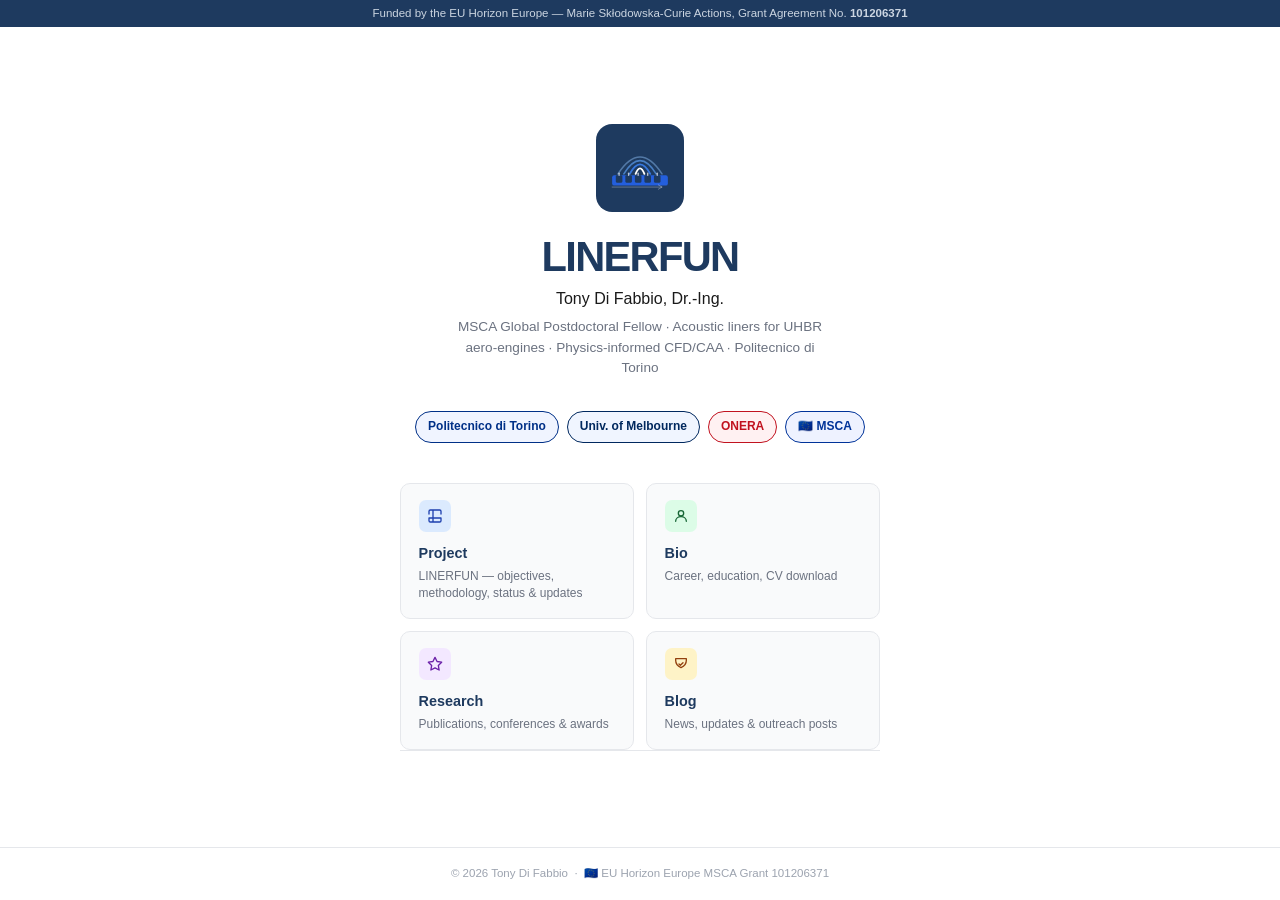
==== index.html @ 5a53f250 "Add full website: project status bar, bio rewrite, research with DOIs and awards" ====
<!DOCTYPE html>
<html lang="en">
<head>
  <meta charset="UTF-8">
  <meta name="viewport" content="width=device-width, initial-scale=1.0">
  <title>LINERFUN — Tony Di Fabbio</title>
  <meta name="description" content="LINERFUN — MSCA Global Fellowship by Tony Di Fabbio. Physics-informed acoustic liner research for UHBR aero-engines. Politecnico di Torino · University of Melbourne · ONERA.">
  <link rel="stylesheet" href="css/style.css">
</head>
<body class="landing-body">

<!-- EU Banner -->
<div class="eu-banner">
  Funded by the EU Horizon Europe — Marie Skłodowska-Curie Actions, Grant Agreement No. <strong>101206371</strong>
</div>

<!-- Centered splash -->
<main class="landing-main">
  <div class="splash">

    <!-- Logo -->
    <img src="img/logo.svg" alt="LINERFUN logo" class="splash-logo">

    <!-- Title -->
    <h1>LINERFUN</h1>
    <p class="splash-author">Tony Di Fabbio, Dr.-Ing.</p>
    <p class="splash-tagline">
      MSCA Global Postdoctoral Fellow · Acoustic liners for UHBR aero-engines ·
      Physics-informed CFD/CAA · Politecnico di Torino
    </p>

    <!-- Institution badges -->
    <div class="inst-row">

      <!-- POLITO -->
      <a href="https://www.polito.it" target="_blank" rel="noopener" class="inst-badge inst-polito">
        <img src="img/logo-polito.png" alt="" onerror="this.style.display='none'">
        Politecnico di Torino
      </a>

      <!-- UoM -->
      <a href="https://www.unimelb.edu.au" target="_blank" rel="noopener" class="inst-badge inst-uom">
        <img src="img/logo-uom.png" alt="" onerror="this.style.display='none'">
        Univ. of Melbourne
      </a>

      <!-- ONERA -->
      <a href="https://www.onera.fr" target="_blank" rel="noopener" class="inst-badge inst-onera">
        <img src="img/logo-onera.png" alt="" onerror="this.style.display='none'">
        ONERA
      </a>

      <!-- MSCA -->
      <a href="https://marie-sklodowska-curie-actions.ec.europa.eu" target="_blank" rel="noopener" class="inst-badge inst-msca">
        <img src="img/logo-msca.png" alt="" onerror="this.style.display='none'">
        🇪🇺 MSCA
      </a>

    </div>

    <!-- Navigation cards -->
    <nav class="nav-grid" aria-label="Site navigation">

      <a href="project.html" class="nav-card">
        <div class="nav-card-icon icon-project">
          <svg viewBox="0 0 24 24" fill="none" stroke="#1e40af" stroke-width="2" stroke-linecap="round" stroke-linejoin="round">
            <path d="M9 3H5a2 2 0 0 0-2 2v4m6-6h10a2 2 0 0 1 2 2v4M9 3v18m0 0h10a2 2 0 0 0 2-2v-4M9 21H5a2 2 0 0 1-2-2v-4m0 0h18"/>
          </svg>
        </div>
        <div class="nav-card-title">Project</div>
        <div class="nav-card-desc">LINERFUN — objectives, methodology, status &amp; updates</div>
      </a>

      <a href="about.html" class="nav-card">
        <div class="nav-card-icon icon-bio">
          <svg viewBox="0 0 24 24" fill="none" stroke="#166534" stroke-width="2" stroke-linecap="round" stroke-linejoin="round">
            <circle cx="12" cy="8" r="4"/><path d="M4 20c0-4 3.6-7 8-7s8 3 8 7"/>
          </svg>
        </div>
        <div class="nav-card-title">Bio</div>
        <div class="nav-card-desc">Career, education, CV download</div>
      </a>

      <a href="research.html" class="nav-card">
        <div class="nav-card-icon icon-research">
          <svg viewBox="0 0 24 24" fill="none" stroke="#6b21a8" stroke-width="2" stroke-linecap="round" stroke-linejoin="round">
            <path d="M12 2l3.09 6.26L22 9.27l-5 4.87 1.18 6.88L12 17.77l-6.18 3.25L7 14.14 2 9.27l6.91-1.01z"/>
          </svg>
        </div>
        <div class="nav-card-title">Research</div>
        <div class="nav-card-desc">Publications, conferences &amp; awards</div>
      </a>

      <a href="blog.html" class="nav-card">
        <div class="nav-card-icon icon-blog">
          <svg viewBox="0 0 24 24" fill="none" stroke="#92400e" stroke-width="2" stroke-linecap="round" stroke-linejoin="round">
            <path d="M4 4h16v2.5c0 5-3 9-8 11-5-2-8-6-8-11V4z"/><path d="M9 12l2 2 4-4"/>
          </svg>
        </div>
        <div class="nav-card-title">Blog</div>
        <div class="nav-card-desc">News, updates &amp; outreach posts</div>
      </a>

    </nav>
  </div>
</main>

<!-- Landing footer -->
<footer class="landing-footer">
  © <span id="footer-year"></span> Tony Di Fabbio &nbsp;·&nbsp; 🇪🇺 EU Horizon Europe MSCA Grant 101206371
</footer>

<script src="js/main.js"></script>
</body>
</html>
---- css/style.css ----
/* ============================================================
   Tony Di Fabbio — LINERFUN Website
   ============================================================ */

:root {
  --navy:      #1e3a5f;
  --blue:      #2563eb;
  --blue-lt:   #eff6ff;
  --text:      #1a1a1a;
  --muted:     #6b7280;
  --subtle:    #9ca3af;
  --border:    #e5e7eb;
  --bg:        #ffffff;
  --bg-soft:   #f9fafb;
  --radius:    8px;
  --col:       660px;
  --font:      -apple-system, BlinkMacSystemFont, "Segoe UI", Helvetica, Arial, sans-serif;
}

*, *::before, *::after { box-sizing: border-box; margin: 0; padding: 0; }
html { scroll-behavior: smooth; }

body {
  font-family: var(--font);
  color: var(--text);
  background: var(--bg);
  font-size: 16px;
  line-height: 1.7;
}

a { color: var(--blue); text-decoration: none; }
a:hover { text-decoration: underline; }

/* ---- EU Banner ---- */
.eu-banner {
  background: var(--navy);
  color: #cbd5e1;
  font-size: 0.72rem;
  text-align: center;
  padding: 5px 1rem;
  line-height: 1.5;
}
.eu-banner a { color: #93c5fd; }

/* ---- Column ---- */
.col {
  max-width: var(--col);
  margin: 0 auto;
  padding: 0 1.25rem;
}

/* ============================================================
   LANDING PAGE
   ============================================================ */

.landing-body {
  min-height: 100vh;
  display: flex;
  flex-direction: column;
  background: var(--bg);
}

.landing-main {
  flex: 1;
  display: flex;
  align-items: center;
  justify-content: center;
  padding: 3rem 1.5rem;
}

.splash {
  max-width: 480px;
  width: 100%;
  text-align: center;
}

/* Logo */
.splash-logo {
  width: 88px;
  height: 88px;
  margin: 0 auto 1.5rem;
  display: block;
}

/* Title */
.splash h1 {
  font-size: 2.6rem;
  font-weight: 800;
  letter-spacing: -0.04em;
  color: var(--navy);
  line-height: 1;
  margin-bottom: 0.5rem;
}

.splash-author {
  font-size: 1rem;
  color: var(--text);
  font-weight: 500;
  margin-bottom: 0.3rem;
}

.splash-tagline {
  font-size: 0.85rem;
  color: var(--muted);
  line-height: 1.5;
  max-width: 380px;
  margin: 0 auto 2rem;
}

/* Institution badges */
.inst-row {
  display: flex;
  justify-content: center;
  flex-wrap: wrap;
  gap: 0.5rem;
  margin-bottom: 2.5rem;
}

.inst-badge {
  display: inline-flex;
  align-items: center;
  gap: 0.4rem;
  font-size: 0.75rem;
  font-weight: 600;
  padding: 0.3rem 0.75rem;
  border-radius: 100px;
  border: 1.5px solid;
  transition: all 0.15s;
  cursor: default;
  text-decoration: none;
}
.inst-badge:hover { text-decoration: none; transform: translateY(-1px); }

/* Try to show logo image; fallback = hidden, badge still shows text */
.inst-badge img {
  height: 16px;
  width: auto;
  display: block;
}

.inst-polito  { color: #003087; border-color: #003087; background: #f0f4ff; }
.inst-polito:hover { background: #e0e8ff; }
.inst-uom     { color: #00285e; border-color: #00285e; background: #f0f5ff; }
.inst-uom:hover { background: #e0ecff; }
.inst-onera   { color: #c1121f; border-color: #c1121f; background: #fff1f2; }
.inst-onera:hover { background: #ffe4e6; }
.inst-msca    { color: #003399; border-color: #003399; background: #eef2ff; }
.inst-msca:hover { background: #e0e8ff; }

/* Nav grid */
.nav-grid {
  display: grid;
  grid-template-columns: repeat(2, 1fr);
  gap: 0.75rem;
}

.nav-card {
  display: flex;
  flex-direction: column;
  align-items: flex-start;
  padding: 1rem 1.1rem;
  background: var(--bg-soft);
  border: 1px solid var(--border);
  border-radius: 10px;
  text-align: left;
  transition: all 0.15s;
  text-decoration: none;
  color: var(--text);
}
.nav-card:hover {
  background: #fff;
  border-color: #9ca3af;
  box-shadow: 0 2px 8px rgba(0,0,0,0.07);
  transform: translateY(-1px);
  text-decoration: none;
  color: var(--text);
}

.nav-card-icon {
  width: 32px;
  height: 32px;
  border-radius: 7px;
  display: flex;
  align-items: center;
  justify-content: center;
  margin-bottom: 0.6rem;
}
.icon-project { background: #dbeafe; }
.icon-bio     { background: #dcfce7; }
.icon-research{ background: #f3e8ff; }
.icon-blog    { background: #fef3c7; }

.nav-card-icon svg { width: 16px; height: 16px; }

.nav-card-title {
  font-size: 0.9rem;
  font-weight: 700;
  color: var(--navy);
  margin-bottom: 0.15rem;
}
.nav-card-desc {
  font-size: 0.75rem;
  color: var(--muted);
  line-height: 1.4;
}

/* Landing footer */
.landing-footer {
  padding: 1rem;
  text-align: center;
  font-size: 0.72rem;
  color: var(--subtle);
  border-top: 1px solid var(--border);
}

/* ============================================================
   INNER PAGES
   ============================================================ */

/* Nav */
nav {
  border-bottom: 1px solid var(--border);
  position: sticky;
  top: 0;
  background: rgba(255,255,255,0.96);
  backdrop-filter: blur(8px);
  z-index: 100;
}
.nav-inner {
  max-width: var(--col);
  margin: 0 auto;
  padding: 0 1.25rem;
  height: 52px;
  display: flex;
  align-items: center;
  justify-content: space-between;
}
.nav-logo {
  display: flex;
  align-items: center;
  gap: 0.6rem;
  font-weight: 700;
  font-size: 0.9rem;
  color: var(--navy);
  letter-spacing: -0.01em;
}
.nav-logo:hover { text-decoration: none; }
.nav-logo img {
  width: 28px;
  height: 28px;
  border-radius: 6px;
}
.nav-links {
  display: flex;
  gap: 0.1rem;
  list-style: none;
}
.nav-links a {
  font-size: 0.83rem;
  color: var(--muted);
  padding: 0.3rem 0.6rem;
  border-radius: var(--radius);
  transition: all 0.12s;
}
.nav-links a:hover, .nav-links a.active {
  color: var(--navy);
  background: var(--bg-soft);
  text-decoration: none;
}

/* Page header */
.page-hero {
  padding: 2.5rem 0 2rem;
  border-bottom: 1px solid var(--border);
}
.page-hero h1 {
  font-size: 1.65rem;
  font-weight: 800;
  letter-spacing: -0.03em;
  margin-bottom: 0.3rem;
  color: var(--navy);
}
.page-hero p { color: var(--muted); font-size: 0.9rem; }

/* Section */
.section { padding: 2.25rem 0; border-bottom: 1px solid var(--border); }
.section:last-child { border-bottom: none; padding-bottom: 3rem; }
.section-title {
  font-size: 0.68rem;
  font-weight: 700;
  letter-spacing: 0.1em;
  text-transform: uppercase;
  color: var(--subtle);
  margin-bottom: 1.25rem;
}

/* ---- Bio hero row ---- */
.bio-hero {
  display: flex;
  gap: 1.25rem;
  align-items: flex-start;
  margin-bottom: 1.5rem;
}
.bio-photo {
  width: 72px;
  height: 72px;
  border-radius: 50%;
  object-fit: cover;
  flex-shrink: 0;
  border: 2px solid var(--border);
  background: var(--bg-soft);
  overflow: hidden;
  display: flex;
  align-items: center;
  justify-content: center;
  font-size: 1.8rem;
  color: var(--subtle);
}
.bio-hero-links {
  display: flex;
  flex-wrap: wrap;
  gap: 0.4rem;
  margin-top: 0.75rem;
}
.hero-link {
  display: inline-flex;
  align-items: center;
  gap: 0.3rem;
  font-size: 0.76rem;
  font-weight: 500;
  color: var(--muted);
  padding: 0.22rem 0.55rem;
  border: 1px solid var(--border);
  border-radius: 100px;
  transition: all 0.12s;
}
.hero-link:hover {
  color: var(--text);
  border-color: #9ca3af;
  background: var(--bg-soft);
  text-decoration: none;
}
.hero-link svg { width: 12px; height: 12px; flex-shrink: 0; }
.hero-link.cv { background: var(--blue); color: #fff; border-color: var(--blue); }
.hero-link.cv:hover { background: #1d4ed8; border-color: #1d4ed8; color: #fff; }

/* Timeline */
.tl { list-style: none; }
.tl-item {
  display: grid;
  grid-template-columns: 110px 1fr;
  gap: 1rem;
  padding: 0.75rem 0;
  border-bottom: 1px solid var(--border);
}
.tl-item:last-child { border-bottom: none; }
.tl-date { font-size: 0.75rem; color: var(--subtle); padding-top: 0.15rem; line-height: 1.4; }
.tl-body h3 { font-size: 0.92rem; font-weight: 600; margin-bottom: 0.15rem; color: var(--text); }
.tl-body p  { font-size: 0.83rem; color: #4b5563; margin: 0; }

/* Publications */
.pub { padding: 1rem 0; border-bottom: 1px solid var(--border); }
.pub:last-child { border-bottom: none; }
.pub-title   { font-size: 0.9rem; font-weight: 600; color: var(--text); line-height: 1.4; margin-bottom: 0.2rem; }
.pub-authors { font-size: 0.78rem; color: var(--muted); margin-bottom: 0.12rem; }
.pub-authors strong { color: var(--navy); font-weight: 600; }
.pub-venue   { font-size: 0.78rem; color: var(--subtle); font-style: italic; }
.pub-links   { margin-top: 0.35rem; display: flex; gap: 0.35rem; }
.pub-link {
  font-size: 0.7rem; font-weight: 600;
  padding: 0.12rem 0.45rem;
  border-radius: 4px;
  background: var(--bg-soft);
  color: var(--blue);
  border: 1px solid var(--border);
}
.pub-link:hover { background: var(--blue-lt); text-decoration: none; }

/* Tags */
.post-tag {
  font-size: 0.68rem; font-weight: 700;
  padding: 0.15rem 0.5rem;
  border-radius: 100px;
  letter-spacing: 0.03em;
}
.tag-msca    { background: #dbeafe; color: #1e40af; }
.tag-paper   { background: #dcfce7; color: #166534; }
.tag-news    { background: #fef3c7; color: #92400e; }
.tag-talk    { background: #f3e8ff; color: #6b21a8; }
.tag-pinned  { background: var(--navy); color: #fff; }

/* Blog feed */
.post { padding: 1.5rem 0; border-bottom: 1px solid var(--border); }
.post:last-child { border-bottom: none; }
.post-meta { display: flex; align-items: center; gap: 0.5rem; margin-bottom: 0.35rem; flex-wrap: wrap; }
.post-date { font-size: 0.75rem; color: var(--subtle); }
.post h2 { font-size: 1rem; font-weight: 700; color: var(--text); line-height: 1.35; margin-bottom: 0.4rem; letter-spacing: -0.01em; }
.post h2 a { color: var(--text); }
.post h2 a:hover { color: var(--blue); text-decoration: none; }
.post-body { font-size: 0.88rem; color: #4b5563; line-height: 1.65; }
.post-body p { margin-bottom: 0.5rem; }
.post-body p:last-child { margin-bottom: 0; }
.post-read-more { display: inline-block; margin-top: 0.6rem; font-size: 0.8rem; font-weight: 600; color: var(--blue); }
.post.pinned { padding: 1.25rem; background: var(--blue-lt); border: 1px solid #bfdbfe; border-radius: var(--radius); margin-bottom: 0.5rem; }
.post.pinned h2 a { color: var(--navy); }

/* Skills chips */
.chips { display: flex; flex-wrap: wrap; gap: 0.35rem; }
.chip { font-size: 0.76rem; padding: 0.18rem 0.55rem; background: var(--bg-soft); border: 1px solid var(--border); border-radius: 100px; color: #374151; }

/* Awards */
.award-list { list-style: none; }
.award-list li { font-size: 0.86rem; color: #374151; padding: 0.45rem 0; border-bottom: 1px solid var(--border); display: flex; justify-content: space-between; align-items: baseline; gap: 1rem; }
.award-list li:last-child { border-bottom: none; }
.award-amount { font-size: 0.76rem; color: var(--subtle); white-space: nowrap; flex-shrink: 0; }

/* Footer */
footer {
  border-top: 1px solid var(--border);
  padding: 1.25rem 0;
}
.footer-inner {
  max-width: var(--col);
  margin: 0 auto;
  padding: 0 1.25rem;
  display: flex;
  justify-content: space-between;
  align-items: center;
  flex-wrap: wrap;
  gap: 0.5rem;
}
.footer-copy { font-size: 0.76rem; color: var(--subtle); }
.footer-eu   { font-size: 0.7rem;  color: var(--subtle); }

/* ---- Responsive ---- */
@media (max-width: 520px) {
  .nav-grid { grid-template-columns: 1fr; }
  .splash h1 { font-size: 2rem; }
  .tl-item { grid-template-columns: 1fr; gap: 0.15rem; }
  .bio-hero { flex-direction: column; }
  .footer-inner { flex-direction: column; align-items: flex-start; }
}
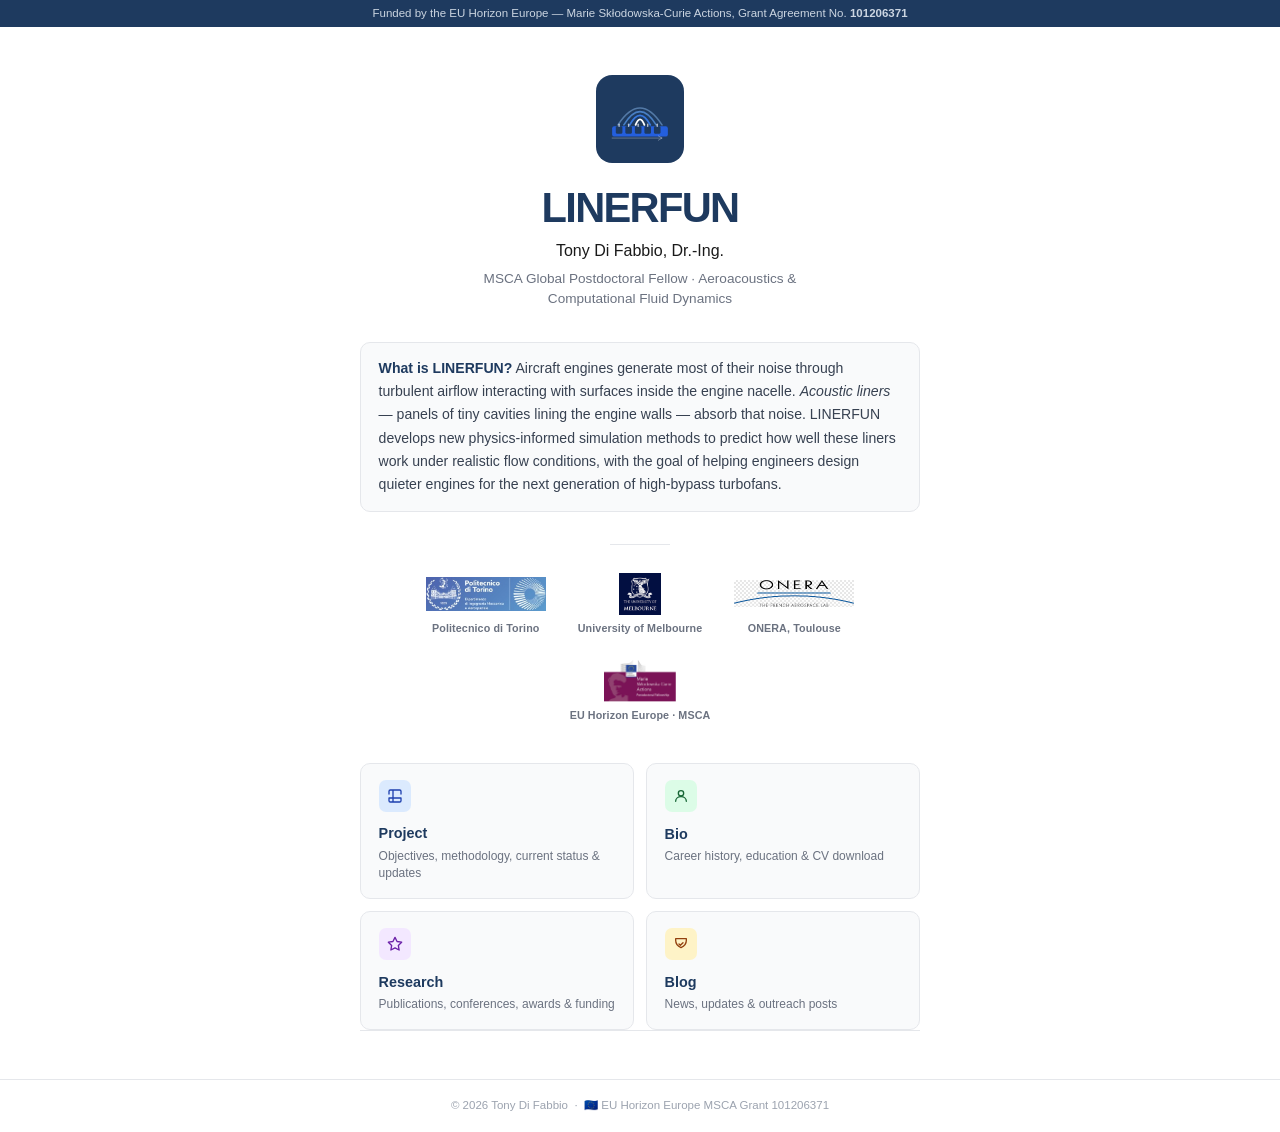
==== commit c82d9fa2: "Add MSCA logo; all four institution logos now images" ====
--- a/index.html
+++ b/index.html
@@ -4,8 +4,91 @@
   <meta charset="UTF-8">
   <meta name="viewport" content="width=device-width, initial-scale=1.0">
   <title>LINERFUN — Tony Di Fabbio</title>
-  <meta name="description" content="LINERFUN — MSCA Global Fellowship by Tony Di Fabbio. Physics-informed acoustic liner research for UHBR aero-engines. Politecnico di Torino · University of Melbourne · ONERA.">
+  <meta name="description" content="LINERFUN — MSCA Global Fellowship by Tony Di Fabbio. Physics-informed acoustic liner research for next-generation aircraft engines. Politecnico di Torino · University of Melbourne · ONERA.">
   <link rel="stylesheet" href="css/style.css">
+  <style>
+    /* ── Landing-only overrides ── */
+    .splash { max-width: 560px; }
+
+    /* Project description box */
+    .splash-desc {
+      font-size: .88rem;
+      color: #374151;
+      line-height: 1.65;
+      background: var(--bg-soft);
+      border: 1px solid var(--border);
+      border-radius: 10px;
+      padding: .9rem 1.1rem;
+      margin: 0 auto 2rem;
+      text-align: left;
+    }
+    .splash-desc strong { color: var(--navy); }
+
+    /* Institution logo strip */
+    .inst-logos {
+      display: flex;
+      justify-content: center;
+      align-items: flex-end;
+      flex-wrap: wrap;
+      gap: 1.5rem 2rem;
+      margin-bottom: 2.5rem;
+    }
+    .inst-logo-link {
+      display: flex;
+      flex-direction: column;
+      align-items: center;
+      gap: .45rem;
+      text-decoration: none;
+      transition: opacity .15s, transform .15s;
+    }
+    .inst-logo-link:hover { opacity: .8; transform: translateY(-2px); text-decoration: none; }
+    .inst-logo-link img {
+      height: 42px;
+      width: auto;
+      max-width: 120px;
+      object-fit: contain;
+      filter: grayscale(10%);
+    }
+    .inst-logo-link span {
+      font-size: .67rem;
+      font-weight: 600;
+      color: var(--muted);
+      text-align: center;
+      letter-spacing: .01em;
+      line-height: 1.3;
+    }
+    .inst-msca-badge {
+      display: flex;
+      flex-direction: column;
+      align-items: center;
+      gap: .45rem;
+    }
+    .inst-msca-pill {
+      font-size: .78rem;
+      font-weight: 700;
+      color: #003399;
+      background: #eef2ff;
+      border: 1.5px solid #a5b4fc;
+      border-radius: 8px;
+      padding: .3rem .7rem;
+      letter-spacing: .02em;
+      white-space: nowrap;
+    }
+    .inst-msca-badge span:last-child {
+      font-size: .67rem;
+      font-weight: 600;
+      color: var(--muted);
+      text-align: center;
+    }
+
+    /* Divider */
+    .splash-divider {
+      border: none;
+      border-top: 1px solid var(--border);
+      margin: 1.75rem auto;
+      width: 60px;
+    }
+  </style>
 </head>
 <body class="landing-body">
 
@@ -18,42 +101,40 @@
 <main class="landing-main">
   <div class="splash">
 
-    <!-- Logo -->
+    <!-- Logo + title -->
     <img src="img/logo.svg" alt="LINERFUN logo" class="splash-logo">
-
-    <!-- Title -->
     <h1>LINERFUN</h1>
     <p class="splash-author">Tony Di Fabbio, Dr.-Ing.</p>
-    <p class="splash-tagline">
-      MSCA Global Postdoctoral Fellow · Acoustic liners for UHBR aero-engines ·
-      Physics-informed CFD/CAA · Politecnico di Torino
-    </p>
+    <p class="splash-tagline">MSCA Global Postdoctoral Fellow · Aeroacoustics &amp; Computational Fluid Dynamics</p>
 
-    <!-- Institution badges -->
-    <div class="inst-row">
+    <!-- One-paragraph project description -->
+    <div class="splash-desc">
+      <strong>What is LINERFUN?</strong> Aircraft engines generate most of their noise through turbulent airflow interacting with surfaces inside the engine nacelle. <em>Acoustic liners</em> — panels of tiny cavities lining the engine walls — absorb that noise. LINERFUN develops new physics-informed simulation methods to predict how well these liners work under realistic flow conditions, with the goal of helping engineers design quieter engines for the next generation of high-bypass turbofans.
+    </div>
 
-      <!-- POLITO -->
-      <a href="https://www.polito.it" target="_blank" rel="noopener" class="inst-badge inst-polito">
-        <img src="img/logo-polito.png" alt="" onerror="this.style.display='none'">
-        Politecnico di Torino
+    <hr class="splash-divider">
+
+    <!-- Institution logos (real images) -->
+    <div class="inst-logos">
+
+      <a href="https://www.dimeas.polito.it/" target="_blank" rel="noopener" class="inst-logo-link" title="Politecnico di Torino — DIMEAS (Italy)">
+        <img src="img/logoDIMEAS.jpg" alt="Politecnico di Torino — DIMEAS">
+        <span>Politecnico di Torino</span>
       </a>
 
-      <!-- UoM -->
-      <a href="https://www.unimelb.edu.au" target="_blank" rel="noopener" class="inst-badge inst-uom">
-        <img src="img/logo-uom.png" alt="" onerror="this.style.display='none'">
-        Univ. of Melbourne
+      <a href="https://energy.unimelb.edu.au/" target="_blank" rel="noopener" class="inst-logo-link" title="University of Melbourne — Energy Institute (Australia)">
+        <img src="img/logoUOM.png" alt="University of Melbourne">
+        <span>University of Melbourne</span>
       </a>
 
-      <!-- ONERA -->
-      <a href="https://www.onera.fr" target="_blank" rel="noopener" class="inst-badge inst-onera">
-        <img src="img/logo-onera.png" alt="" onerror="this.style.display='none'">
-        ONERA
+      <a href="https://www.onera.fr/en" target="_blank" rel="noopener" class="inst-logo-link" title="ONERA — The French Aerospace Lab (France)">
+        <img src="img/logoONERA.png" alt="ONERA">
+        <span>ONERA, Toulouse</span>
       </a>
 
-      <!-- MSCA -->
-      <a href="https://marie-sklodowska-curie-actions.ec.europa.eu" target="_blank" rel="noopener" class="inst-badge inst-msca">
-        <img src="img/logo-msca.png" alt="" onerror="this.style.display='none'">
-        🇪🇺 MSCA
+      <a href="https://marie-sklodowska-curie-actions.ec.europa.eu" target="_blank" rel="noopener" class="inst-logo-link" title="Marie Skłodowska-Curie Actions — EU Horizon Europe">
+        <img src="img/logoMSCA.png" alt="Marie Skłodowska-Curie Actions">
+        <span>EU Horizon Europe · MSCA</span>
       </a>
 
     </div>
@@ -68,7 +149,7 @@
           </svg>
         </div>
         <div class="nav-card-title">Project</div>
-        <div class="nav-card-desc">LINERFUN — objectives, methodology, status &amp; updates</div>
+        <div class="nav-card-desc">Objectives, methodology, current status &amp; updates</div>
       </a>
 
       <a href="about.html" class="nav-card">
@@ -78,7 +159,7 @@
           </svg>
         </div>
         <div class="nav-card-title">Bio</div>
-        <div class="nav-card-desc">Career, education, CV download</div>
+        <div class="nav-card-desc">Career history, education &amp; CV download</div>
       </a>
 
       <a href="research.html" class="nav-card">
@@ -88,7 +169,7 @@
           </svg>
         </div>
         <div class="nav-card-title">Research</div>
-        <div class="nav-card-desc">Publications, conferences &amp; awards</div>
+        <div class="nav-card-desc">Publications, conferences, awards &amp; funding</div>
       </a>
 
       <a href="blog.html" class="nav-card">
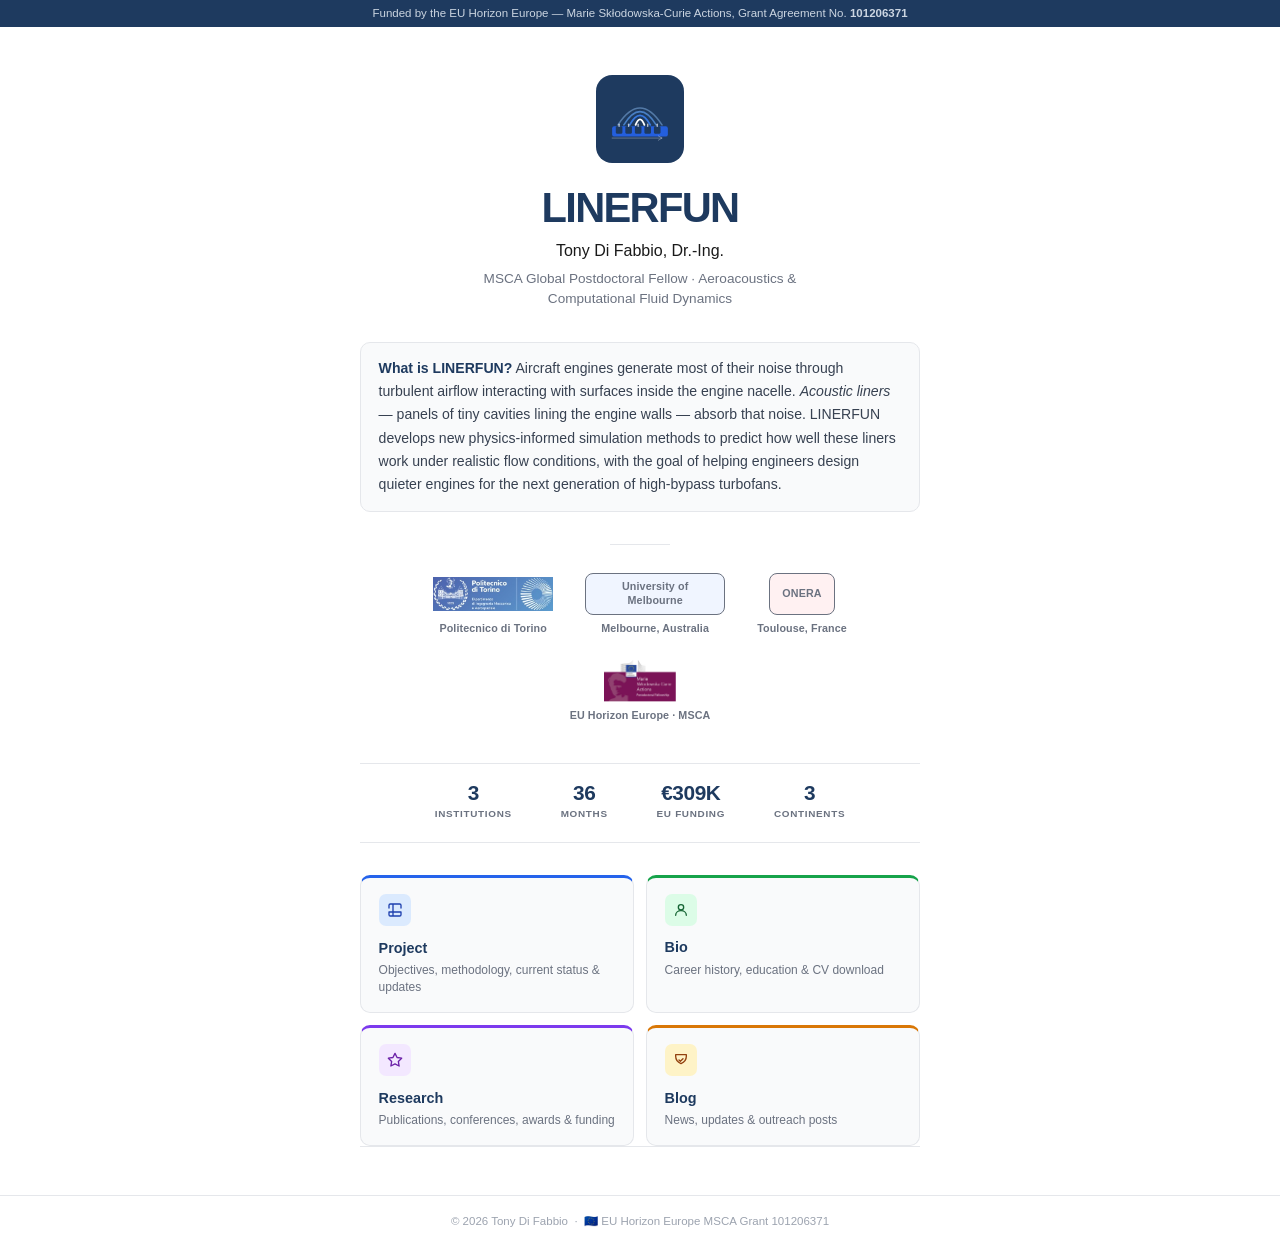
==== commit 78b5d13f: "SEO overhaul, logo policy, mobile nav and site-wide fixes - Name-first titles, meta descriptions, ca" ====
--- a/index.html
+++ b/index.html
@@ -3,8 +3,72 @@
 <head>
   <meta charset="UTF-8">
   <meta name="viewport" content="width=device-width, initial-scale=1.0">
-  <title>LINERFUN — Tony Di Fabbio</title>
-  <meta name="description" content="LINERFUN — MSCA Global Fellowship by Tony Di Fabbio. Physics-informed acoustic liner research for next-generation aircraft engines. Politecnico di Torino · University of Melbourne · ONERA.">
+  <title>Tony Di Fabbio — Aeroacoustics &amp; CFD Researcher | LINERFUN</title>
+  <meta name="description" content="Official website of Tony Di Fabbio, aerospace engineer and Marie Skłodowska-Curie Global Fellow. LINERFUN develops physics-informed simulations for quieter aircraft engines.">
+  <meta name="author" content="Tony Di Fabbio">
+  <meta name="theme-color" content="#1e3a5f">
+  <link rel="canonical" href="https://difabbiot.github.io/">
+  <link rel="icon" type="image/svg+xml" href="img/logo.svg">
+
+  <!-- Open Graph / Twitter -->
+  <meta property="og:type" content="website">
+  <meta property="og:site_name" content="Tony Di Fabbio — LINERFUN">
+  <meta property="og:title" content="Tony Di Fabbio — Aeroacoustics &amp; CFD Researcher | LINERFUN">
+  <meta property="og:description" content="Aerospace engineer and MSCA Global Fellow. LINERFUN develops physics-informed simulations for quieter aircraft engines.">
+  <meta property="og:url" content="https://difabbiot.github.io/">
+  <meta property="og:image" content="https://difabbiot.github.io/img/tony.jpg">
+  <meta name="twitter:card" content="summary">
+  <meta name="twitter:creator" content="@tdf_95">
+
+  <!-- Structured data: who I am + this website -->
+  <script type="application/ld+json">
+  {
+    "@context": "https://schema.org",
+    "@graph": [
+      {
+        "@type": "Person",
+        "@id": "https://difabbiot.github.io/#person",
+        "name": "Tony Di Fabbio",
+        "givenName": "Tony",
+        "familyName": "Di Fabbio",
+        "honorificSuffix": "Dr.-Ing.",
+        "jobTitle": "Marie Skłodowska-Curie Global Postdoctoral Fellow",
+        "description": "Aerospace engineer and researcher in aeroacoustics, computational fluid dynamics and machine learning for turbulence modelling.",
+        "url": "https://difabbiot.github.io/",
+        "image": "https://difabbiot.github.io/img/tony.jpg",
+        "email": "mailto:tony.difabbio@polito.it",
+        "worksFor": {
+          "@type": "CollegeOrUniversity",
+          "name": "Politecnico di Torino",
+          "url": "https://www.polito.it/"
+        },
+        "alumniOf": [
+          { "@type": "CollegeOrUniversity", "name": "Universität der Bundeswehr München" },
+          { "@type": "CollegeOrUniversity", "name": "Politecnico di Torino" }
+        ],
+        "knowsAbout": ["Aeroacoustics", "Computational Fluid Dynamics", "Acoustic liners", "Turbulence modelling", "Machine learning", "Aerospace engineering"],
+        "sameAs": [
+          "https://orcid.org/0000-0002-7078-3739",
+          "https://scholar.google.com/citations?user=FGbgU2UAAAAJ",
+          "https://www.linkedin.com/in/tony-di-fabbio/",
+          "https://www.researchgate.net/profile/Tony-Di-Fabbio-3",
+          "https://x.com/tdf_95",
+          "https://www.youtube.com/@tonydifabbio2756"
+        ]
+      },
+      {
+        "@type": "WebSite",
+        "@id": "https://difabbiot.github.io/#website",
+        "url": "https://difabbiot.github.io/",
+        "name": "Tony Di Fabbio — LINERFUN",
+        "description": "Personal academic website of Tony Di Fabbio and dissemination hub of the LINERFUN MSCA project (Grant 101206371).",
+        "publisher": { "@id": "https://difabbiot.github.io/#person" },
+        "inLanguage": "en"
+      }
+    ]
+  }
+  </script>
+
   <link rel="stylesheet" href="css/style.css">
   <style>
     /* ── Landing-only overrides ── */
@@ -57,27 +121,20 @@
       letter-spacing: .01em;
       line-height: 1.3;
     }
-    .inst-msca-badge {
+    /* Text wordmarks for partners whose logos we cannot display */
+    .inst-wordmark {
       display: flex;
-      flex-direction: column;
       align-items: center;
-      gap: .45rem;
-    }
-    .inst-msca-pill {
-      font-size: .78rem;
+      justify-content: center;
+      height: 42px;
+      max-width: 140px;
+      padding: 0 .75rem;
+      border: 1.5px solid;
+      border-radius: 8px;
+      font-size: .74rem;
       font-weight: 700;
-      color: #003399;
-      background: #eef2ff;
-      border: 1.5px solid #a5b4fc;
-      border-radius: 8px;
-      padding: .3rem .7rem;
-      letter-spacing: .02em;
-      white-space: nowrap;
-    }
-    .inst-msca-badge span:last-child {
-      font-size: .67rem;
-      font-weight: 600;
-      color: var(--muted);
+      line-height: 1.25;
+      letter-spacing: .01em;
       text-align: center;
     }
 
@@ -92,19 +149,21 @@
 </head>
 <body class="landing-body">
 
+<a class="skip-link" href="#main">Skip to content</a>
+
 <!-- EU Banner -->
 <div class="eu-banner">
   Funded by the EU Horizon Europe — Marie Skłodowska-Curie Actions, Grant Agreement No. <strong>101206371</strong>
 </div>
 
 <!-- Centered splash -->
-<main class="landing-main">
+<main class="landing-main" id="main">
   <div class="splash">
 
     <!-- Logo + title -->
-    <img src="img/logo.svg" alt="LINERFUN logo" class="splash-logo">
+    <img src="img/logo.svg" alt="LINERFUN logo" class="splash-logo" width="88" height="88">
     <h1>LINERFUN</h1>
-    <p class="splash-author">Tony Di Fabbio, Dr.-Ing.</p>
+    <h2 class="splash-author">Tony Di Fabbio, Dr.-Ing.</h2>
     <p class="splash-tagline">MSCA Global Postdoctoral Fellow · Aeroacoustics &amp; Computational Fluid Dynamics</p>
 
     <!-- One-paragraph project description -->
@@ -114,35 +173,56 @@
 
     <hr class="splash-divider">
 
-    <!-- Institution logos (real images) -->
+    <!-- Host institutions — only MSCA and DIMEAS logos may be displayed;
+         UoM and ONERA are shown as text wordmarks (no logo permission) -->
     <div class="inst-logos">
 
-      <a href="https://www.dimeas.polito.it/" target="_blank" rel="noopener" class="inst-logo-link" title="Politecnico di Torino — DIMEAS (Italy)">
-        <img src="img/logoDIMEAS.jpg" alt="Politecnico di Torino — DIMEAS">
+      <a href="https://www.dimeas.polito.it/" target="_blank" rel="noopener" class="inst-logo-link" title="DIMEAS — Politecnico di Torino (Italy)">
+        <img src="img/logoDIMEAS.jpg" alt="DIMEAS — Politecnico di Torino" loading="lazy">
         <span>Politecnico di Torino</span>
       </a>
 
-      <a href="https://energy.unimelb.edu.au/" target="_blank" rel="noopener" class="inst-logo-link" title="University of Melbourne — Energy Institute (Australia)">
-        <img src="img/logoUOM.png" alt="University of Melbourne">
-        <span>University of Melbourne</span>
+      <a href="https://energy.unimelb.edu.au/" target="_blank" rel="noopener" class="inst-logo-link" title="University of Melbourne (Australia)">
+        <span class="inst-wordmark inst-uom">University of Melbourne</span>
+        <span>Melbourne, Australia</span>
       </a>
 
       <a href="https://www.onera.fr/en" target="_blank" rel="noopener" class="inst-logo-link" title="ONERA — The French Aerospace Lab (France)">
-        <img src="img/logoONERA.png" alt="ONERA">
-        <span>ONERA, Toulouse</span>
+        <span class="inst-wordmark inst-onera">ONERA</span>
+        <span>Toulouse, France</span>
       </a>
 
       <a href="https://marie-sklodowska-curie-actions.ec.europa.eu" target="_blank" rel="noopener" class="inst-logo-link" title="Marie Skłodowska-Curie Actions — EU Horizon Europe">
-        <img src="img/logoMSCA.png" alt="Marie Skłodowska-Curie Actions">
+        <img src="img/logoMSCA.png" alt="Marie Skłodowska-Curie Actions" loading="lazy">
         <span>EU Horizon Europe · MSCA</span>
       </a>
 
+    </div>
+
+    <!-- Key stats strip -->
+    <div class="splash-stats">
+      <div class="splash-stat">
+        <span class="splash-stat-num">3</span>
+        <span class="splash-stat-label">Institutions</span>
+      </div>
+      <div class="splash-stat">
+        <span class="splash-stat-num">36</span>
+        <span class="splash-stat-label">Months</span>
+      </div>
+      <div class="splash-stat">
+        <span class="splash-stat-num">€309K</span>
+        <span class="splash-stat-label">EU Funding</span>
+      </div>
+      <div class="splash-stat">
+        <span class="splash-stat-num">3</span>
+        <span class="splash-stat-label">Continents</span>
+      </div>
     </div>
 
     <!-- Navigation cards -->
     <nav class="nav-grid" aria-label="Site navigation">
 
-      <a href="project.html" class="nav-card">
+      <a href="project.html" class="nav-card card-project">
         <div class="nav-card-icon icon-project">
           <svg viewBox="0 0 24 24" fill="none" stroke="#1e40af" stroke-width="2" stroke-linecap="round" stroke-linejoin="round">
             <path d="M9 3H5a2 2 0 0 0-2 2v4m6-6h10a2 2 0 0 1 2 2v4M9 3v18m0 0h10a2 2 0 0 0 2-2v-4M9 21H5a2 2 0 0 1-2-2v-4m0 0h18"/>
@@ -152,7 +232,7 @@
         <div class="nav-card-desc">Objectives, methodology, current status &amp; updates</div>
       </a>
 
-      <a href="about.html" class="nav-card">
+      <a href="about.html" class="nav-card card-bio">
         <div class="nav-card-icon icon-bio">
           <svg viewBox="0 0 24 24" fill="none" stroke="#166534" stroke-width="2" stroke-linecap="round" stroke-linejoin="round">
             <circle cx="12" cy="8" r="4"/><path d="M4 20c0-4 3.6-7 8-7s8 3 8 7"/>
@@ -162,7 +242,7 @@
         <div class="nav-card-desc">Career history, education &amp; CV download</div>
       </a>
 
-      <a href="research.html" class="nav-card">
+      <a href="research.html" class="nav-card card-research">
         <div class="nav-card-icon icon-research">
           <svg viewBox="0 0 24 24" fill="none" stroke="#6b21a8" stroke-width="2" stroke-linecap="round" stroke-linejoin="round">
             <path d="M12 2l3.09 6.26L22 9.27l-5 4.87 1.18 6.88L12 17.77l-6.18 3.25L7 14.14 2 9.27l6.91-1.01z"/>
@@ -172,7 +252,7 @@
         <div class="nav-card-desc">Publications, conferences, awards &amp; funding</div>
       </a>
 
-      <a href="blog.html" class="nav-card">
+      <a href="blog.html" class="nav-card card-blog">
         <div class="nav-card-icon icon-blog">
           <svg viewBox="0 0 24 24" fill="none" stroke="#92400e" stroke-width="2" stroke-linecap="round" stroke-linejoin="round">
             <path d="M4 4h16v2.5c0 5-3 9-8 11-5-2-8-6-8-11V4z"/><path d="M9 12l2 2 4-4"/>
--- a/css/style.css
+++ b/css/style.css
@@ -107,45 +107,11 @@
   margin: 0 auto 2rem;
 }
 
-/* Institution badges */
-.inst-row {
-  display: flex;
-  justify-content: center;
-  flex-wrap: wrap;
-  gap: 0.5rem;
-  margin-bottom: 2.5rem;
-}
-
-.inst-badge {
-  display: inline-flex;
-  align-items: center;
-  gap: 0.4rem;
-  font-size: 0.75rem;
-  font-weight: 600;
-  padding: 0.3rem 0.75rem;
-  border-radius: 100px;
-  border: 1.5px solid;
-  transition: all 0.15s;
-  cursor: default;
-  text-decoration: none;
-}
-.inst-badge:hover { text-decoration: none; transform: translateY(-1px); }
-
-/* Try to show logo image; fallback = hidden, badge still shows text */
-.inst-badge img {
-  height: 16px;
-  width: auto;
-  display: block;
-}
-
+/* Institution colour variants (used by landing wordmarks) */
 .inst-polito  { color: #003087; border-color: #003087; background: #f0f4ff; }
-.inst-polito:hover { background: #e0e8ff; }
 .inst-uom     { color: #00285e; border-color: #00285e; background: #f0f5ff; }
-.inst-uom:hover { background: #e0ecff; }
 .inst-onera   { color: #c1121f; border-color: #c1121f; background: #fff1f2; }
-.inst-onera:hover { background: #ffe4e6; }
 .inst-msca    { color: #003399; border-color: #003399; background: #eef2ff; }
-.inst-msca:hover { background: #e0e8ff; }
 
 /* Nav grid */
 .nav-grid {
@@ -266,6 +232,53 @@
   color: var(--navy);
   background: var(--bg-soft);
   text-decoration: none;
+}
+
+/* Skip-to-content link (visible only when focused) */
+.skip-link {
+  position: absolute;
+  left: -9999px;
+  top: 0;
+  z-index: 200;
+  background: var(--navy);
+  color: #fff;
+  padding: 0.5rem 0.9rem;
+  font-size: 0.8rem;
+  border-radius: 0 0 var(--radius) 0;
+}
+.skip-link:focus { left: 0; }
+
+/* Mobile nav toggle */
+.nav-toggle {
+  display: none;
+  align-items: center;
+  justify-content: center;
+  background: none;
+  border: 0;
+  padding: 0.35rem;
+  border-radius: 6px;
+  color: var(--navy);
+  cursor: pointer;
+}
+.nav-toggle:hover { background: var(--bg-soft); }
+
+@media (max-width: 520px) {
+  .nav-toggle { display: flex; }
+  .nav-links {
+    display: none;
+    position: absolute;
+    top: 52px;
+    left: 0;
+    right: 0;
+    flex-direction: column;
+    gap: 0.15rem;
+    background: #fff;
+    border-bottom: 1px solid var(--border);
+    box-shadow: 0 10px 20px rgba(0,0,0,0.06);
+    padding: 0.5rem 1.25rem 0.75rem;
+  }
+  .nav-links.open { display: flex; }
+  .nav-links a { display: block; padding: 0.45rem 0.6rem; }
 }
 
 /* Page header */
@@ -440,3 +453,82 @@
   .bio-hero { flex-direction: column; }
   .footer-inner { flex-direction: column; align-items: flex-start; }
 }
+
+/* ============================================================
+   ENHANCEMENTS
+   ============================================================ */
+
+/* Subtle gradient on inner page heroes */
+.page-hero { background: linear-gradient(175deg, #ecf3ff 0%, var(--bg) 65%); }
+
+/* Left accent bar on section titles */
+.section-title { padding-left: .6rem; border-left: 3px solid var(--blue); }
+
+/* ── Landing stats strip ── */
+.splash-stats {
+  display: flex;
+  justify-content: center;
+  gap: 0 2.25rem;
+  flex-wrap: wrap;
+  padding: .9rem 0;
+  border-top: 1px solid var(--border);
+  border-bottom: 1px solid var(--border);
+  margin-bottom: 2rem;
+}
+.splash-stat { text-align: center; padding: .3rem .4rem; }
+.splash-stat-num {
+  display: block;
+  font-size: 1.3rem;
+  font-weight: 800;
+  letter-spacing: -0.02em;
+  color: var(--navy);
+  line-height: 1;
+  margin-bottom: .12rem;
+}
+.splash-stat-label {
+  display: block;
+  font-size: .62rem;
+  font-weight: 600;
+  text-transform: uppercase;
+  letter-spacing: .07em;
+  color: var(--muted);
+}
+
+/* ── Nav card colour accents (landing page) ── */
+.nav-card.card-project { border-top: 3px solid #2563eb; }
+.nav-card.card-bio     { border-top: 3px solid #16a34a; }
+.nav-card.card-research{ border-top: 3px solid #7c3aed; }
+.nav-card.card-blog    { border-top: 3px solid #d97706; }
+
+/* ── Academic profile link colour variants ── */
+.hero-link.scholar { color: #1a56db; border-color: #93c5fd; }
+.hero-link.scholar:hover { background: #eff4ff; border-color: #3b82f6; color: #1a56db; text-decoration: none; }
+.hero-link.orcid   { color: #4a7c00; border-color: #a3e635; }
+.hero-link.orcid:hover { background: #f7fee7; border-color: #65a30d; color: #4a7c00; text-decoration: none; }
+.hero-link.rg      { color: #0f766e; border-color: #5eead4; }
+.hero-link.rg:hover { background: #f0fdfa; border-color: #14b8a6; color: #0f766e; text-decoration: none; }
+
+/* ── Pulsing live dot on project status pill ── */
+@keyframes pulse-dot { 0%, 100% { opacity: 1; } 50% { opacity: .3; } }
+.pill-dot {
+  display: inline-block;
+  width: 6px; height: 6px;
+  background: #16a34a;
+  border-radius: 50%;
+  vertical-align: middle;
+  margin-right: .3rem;
+  animation: pulse-dot 2s ease-in-out infinite;
+}
+
+/* ── Blog highlight callout box ── */
+.post-highlight {
+  background: var(--blue-lt);
+  border-left: 3px solid var(--blue);
+  border-radius: 0 var(--radius) var(--radius) 0;
+  padding: .6rem 1rem;
+  margin: .7rem 0;
+  color: var(--navy);
+  font-size: .86rem;
+  line-height: 1.6;
+  font-style: italic;
+}
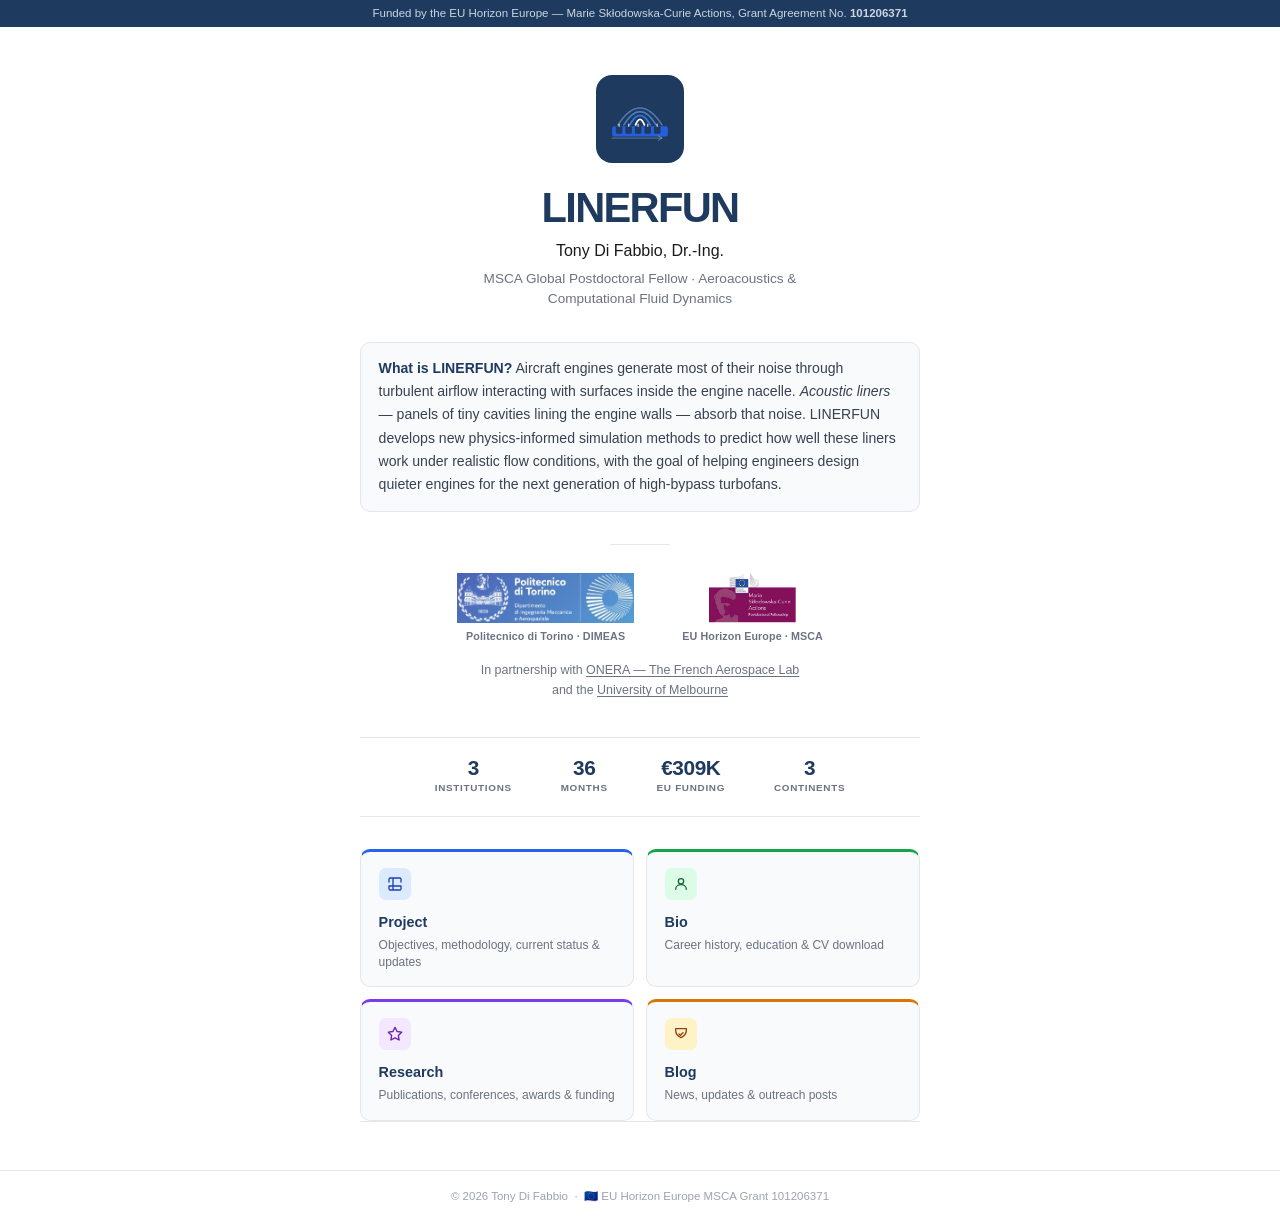
==== commit 0e0a03a7: "Landing: two-logo row (DIMEAS + MSCA), partners as text line Drop the 4-slot institution strip and t" ====
--- a/index.html
+++ b/index.html
@@ -6,6 +6,7 @@
   <title>Tony Di Fabbio — Aeroacoustics &amp; CFD Researcher | LINERFUN</title>
   <meta name="description" content="Official website of Tony Di Fabbio, aerospace engineer and Marie Skłodowska-Curie Global Fellow. LINERFUN develops physics-informed simulations for quieter aircraft engines.">
   <meta name="author" content="Tony Di Fabbio">
+  <meta name="google-site-verification" content="fjoEurgonn4rE9cLOMyoF-sJzUPeH7hkSpP8_xO27NY">
   <meta name="theme-color" content="#1e3a5f">
   <link rel="canonical" href="https://difabbiot.github.io/">
   <link rel="icon" type="image/svg+xml" href="img/logo.svg">
@@ -88,14 +89,14 @@
     }
     .splash-desc strong { color: var(--navy); }
 
-    /* Institution logo strip */
+    /* Institution logo strip (two logos only: DIMEAS + MSCA) */
     .inst-logos {
       display: flex;
       justify-content: center;
-      align-items: flex-end;
+      align-items: center;
       flex-wrap: wrap;
-      gap: 1.5rem 2rem;
-      margin-bottom: 2.5rem;
+      gap: 1.5rem 3rem;
+      margin-bottom: 1.1rem;
     }
     .inst-logo-link {
       display: flex;
@@ -107,11 +108,10 @@
     }
     .inst-logo-link:hover { opacity: .8; transform: translateY(-2px); text-decoration: none; }
     .inst-logo-link img {
-      height: 42px;
+      height: 50px;
       width: auto;
-      max-width: 120px;
+      max-width: 180px;
       object-fit: contain;
-      filter: grayscale(10%);
     }
     .inst-logo-link span {
       font-size: .67rem;
@@ -121,22 +121,19 @@
       letter-spacing: .01em;
       line-height: 1.3;
     }
-    /* Text wordmarks for partners whose logos we cannot display */
-    .inst-wordmark {
-      display: flex;
-      align-items: center;
-      justify-content: center;
-      height: 42px;
-      max-width: 140px;
-      padding: 0 .75rem;
-      border: 1.5px solid;
-      border-radius: 8px;
-      font-size: .74rem;
-      font-weight: 700;
-      line-height: 1.25;
-      letter-spacing: .01em;
-      text-align: center;
-    }
+    /* Partner institutions named in text (no logo permission) */
+    .inst-partners {
+      font-size: .78rem;
+      color: var(--muted);
+      line-height: 1.6;
+      margin-bottom: 2.25rem;
+    }
+    .inst-partners a {
+      color: var(--muted);
+      text-decoration: underline;
+      text-underline-offset: 2px;
+    }
+    .inst-partners a:hover { color: var(--navy); }
 
     /* Divider */
     .splash-divider {
@@ -173,31 +170,26 @@
 
     <hr class="splash-divider">
 
-    <!-- Host institutions — only MSCA and DIMEAS logos may be displayed;
-         UoM and ONERA are shown as text wordmarks (no logo permission) -->
+    <!-- Host institution + funding logos — only MSCA and DIMEAS logos may be
+         displayed; UoM and ONERA are named in text below (no logo permission) -->
     <div class="inst-logos">
 
       <a href="https://www.dimeas.polito.it/" target="_blank" rel="noopener" class="inst-logo-link" title="DIMEAS — Politecnico di Torino (Italy)">
         <img src="img/logoDIMEAS.jpg" alt="DIMEAS — Politecnico di Torino" loading="lazy">
-        <span>Politecnico di Torino</span>
-      </a>
-
-      <a href="https://energy.unimelb.edu.au/" target="_blank" rel="noopener" class="inst-logo-link" title="University of Melbourne (Australia)">
-        <span class="inst-wordmark inst-uom">University of Melbourne</span>
-        <span>Melbourne, Australia</span>
-      </a>
-
-      <a href="https://www.onera.fr/en" target="_blank" rel="noopener" class="inst-logo-link" title="ONERA — The French Aerospace Lab (France)">
-        <span class="inst-wordmark inst-onera">ONERA</span>
-        <span>Toulouse, France</span>
+        <span>Politecnico di Torino · DIMEAS</span>
       </a>
 
       <a href="https://marie-sklodowska-curie-actions.ec.europa.eu" target="_blank" rel="noopener" class="inst-logo-link" title="Marie Skłodowska-Curie Actions — EU Horizon Europe">
-        <img src="img/logoMSCA.png" alt="Marie Skłodowska-Curie Actions" loading="lazy">
+        <img src="img/logoMSCA.png" alt="Marie Skłodowska-Curie Actions — EU Horizon Europe" loading="lazy">
         <span>EU Horizon Europe · MSCA</span>
       </a>
 
     </div>
+
+    <p class="inst-partners">
+      In partnership with <a href="https://www.onera.fr/en" target="_blank" rel="noopener">ONERA — The French Aerospace Lab</a><br>
+      and the <a href="https://energy.unimelb.edu.au/" target="_blank" rel="noopener">University of Melbourne</a>
+    </p>
 
     <!-- Key stats strip -->
     <div class="splash-stats">
--- a/css/style.css
+++ b/css/style.css
@@ -106,12 +106,6 @@
   max-width: 380px;
   margin: 0 auto 2rem;
 }
-
-/* Institution colour variants (used by landing wordmarks) */
-.inst-polito  { color: #003087; border-color: #003087; background: #f0f4ff; }
-.inst-uom     { color: #00285e; border-color: #00285e; background: #f0f5ff; }
-.inst-onera   { color: #c1121f; border-color: #c1121f; background: #fff1f2; }
-.inst-msca    { color: #003399; border-color: #003399; background: #eef2ff; }
 
 /* Nav grid */
 .nav-grid {
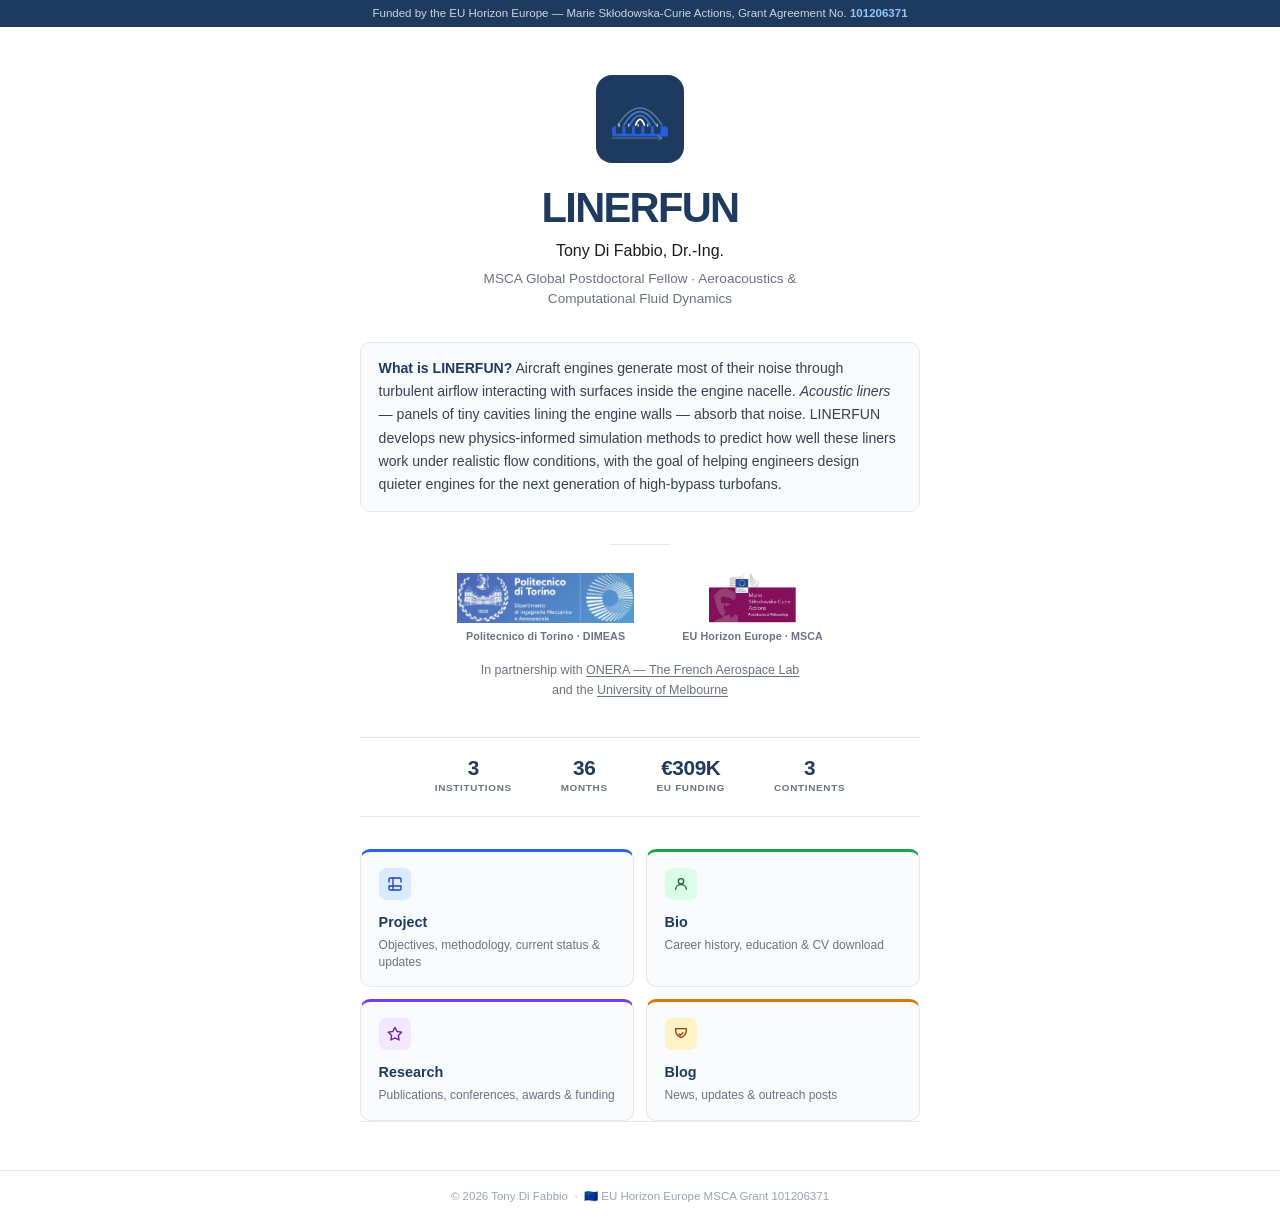
==== commit b3d19ca4: "Link CORDIS project record (grant number in EU banner, project page, JSON-LD) Co-Authored-By: Claude" ====
--- a/index.html
+++ b/index.html
@@ -150,7 +150,7 @@
 
 <!-- EU Banner -->
 <div class="eu-banner">
-  Funded by the EU Horizon Europe — Marie Skłodowska-Curie Actions, Grant Agreement No. <strong>101206371</strong>
+  Funded by the EU Horizon Europe — Marie Skłodowska-Curie Actions, Grant Agreement No. <a href="https://cordis.europa.eu/project/id/101206371/en" target="_blank" rel="noopener" title="LINERFUN project record on CORDIS"><strong>101206371</strong></a>
 </div>
 
 <!-- Centered splash -->
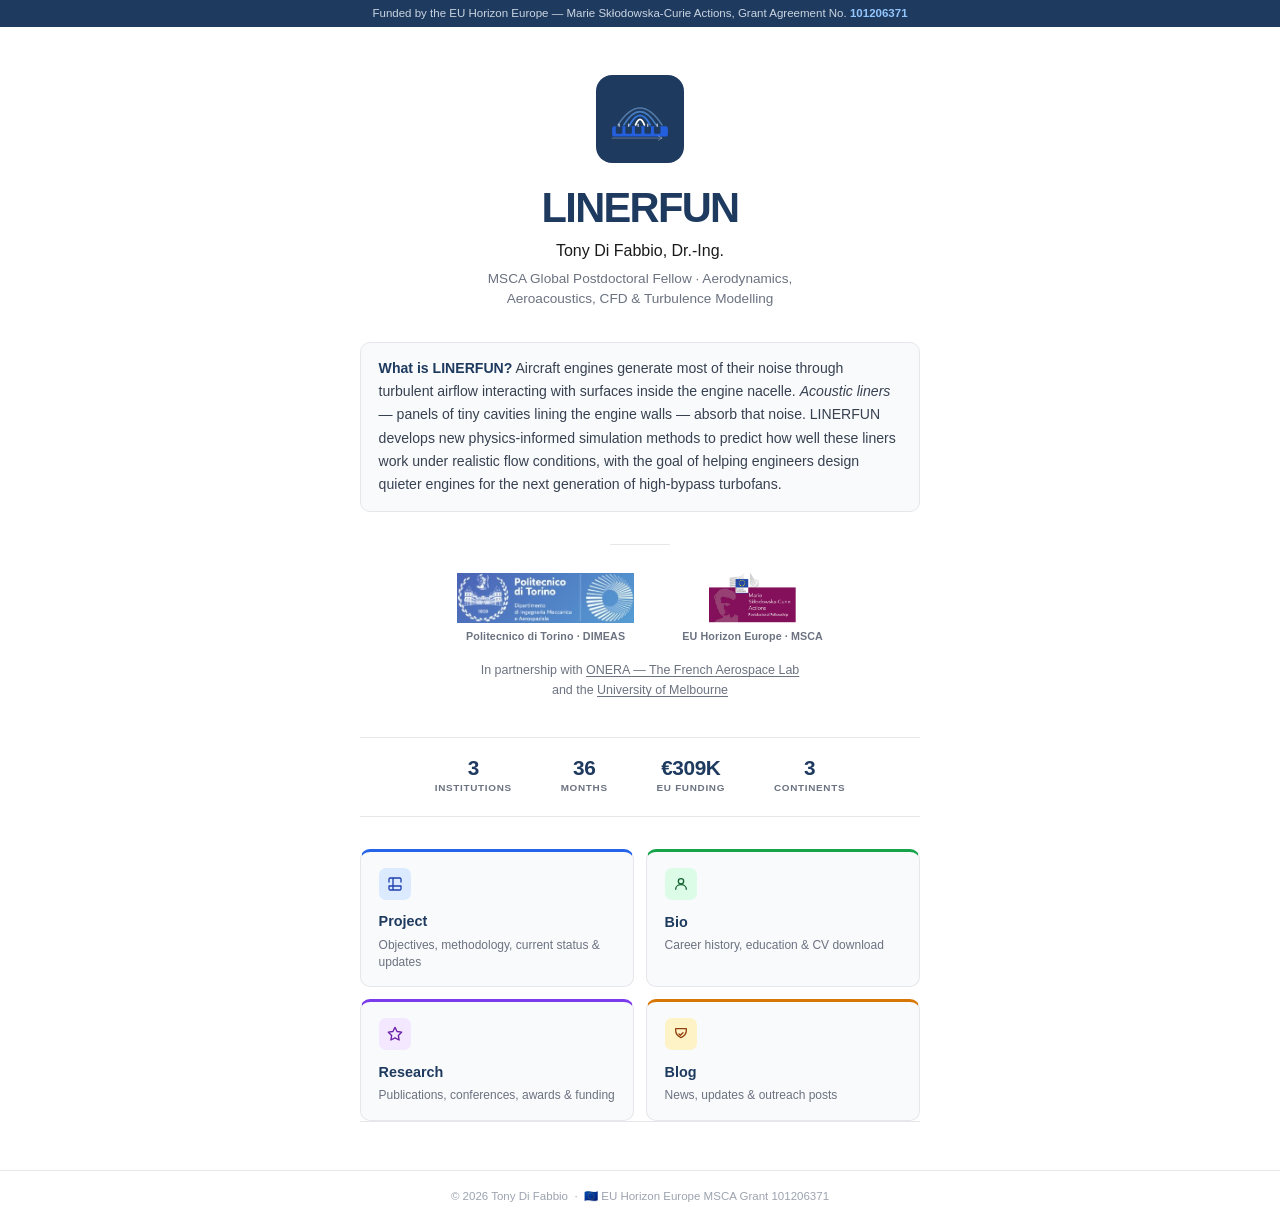
==== commit f716a2fb: "Broaden field descriptors: aerodynamics, aeroacoustics, CFD & turbulence modelling Titles, taglines," ====
--- a/index.html
+++ b/index.html
@@ -3,8 +3,8 @@
 <head>
   <meta charset="UTF-8">
   <meta name="viewport" content="width=device-width, initial-scale=1.0">
-  <title>Tony Di Fabbio — Aeroacoustics &amp; CFD Researcher | LINERFUN</title>
-  <meta name="description" content="Official website of Tony Di Fabbio, aerospace engineer and Marie Skłodowska-Curie Global Fellow. LINERFUN develops physics-informed simulations for quieter aircraft engines.">
+  <title>Tony Di Fabbio — Aerodynamics, Aeroacoustics &amp; CFD | LINERFUN</title>
+  <meta name="description" content="Official website of Tony Di Fabbio — researcher in aerodynamics, aeroacoustics and CFD. MSCA Global Fellow: physics-informed simulations for quieter aircraft engines.">
   <meta name="author" content="Tony Di Fabbio">
   <meta name="google-site-verification" content="fjoEurgonn4rE9cLOMyoF-sJzUPeH7hkSpP8_xO27NY">
   <meta name="theme-color" content="#1e3a5f">
@@ -14,8 +14,8 @@
   <!-- Open Graph / Twitter -->
   <meta property="og:type" content="website">
   <meta property="og:site_name" content="Tony Di Fabbio — LINERFUN">
-  <meta property="og:title" content="Tony Di Fabbio — Aeroacoustics &amp; CFD Researcher | LINERFUN">
-  <meta property="og:description" content="Aerospace engineer and MSCA Global Fellow. LINERFUN develops physics-informed simulations for quieter aircraft engines.">
+  <meta property="og:title" content="Tony Di Fabbio — Aerodynamics, Aeroacoustics &amp; CFD | LINERFUN">
+  <meta property="og:description" content="Researcher in aerodynamics, aeroacoustics and CFD. MSCA Global Fellow — physics-informed simulations for quieter aircraft engines.">
   <meta property="og:url" content="https://difabbiot.github.io/">
   <meta property="og:image" content="https://difabbiot.github.io/img/tony.jpg">
   <meta name="twitter:card" content="summary">
@@ -34,7 +34,7 @@
         "familyName": "Di Fabbio",
         "honorificSuffix": "Dr.-Ing.",
         "jobTitle": "Marie Skłodowska-Curie Global Postdoctoral Fellow",
-        "description": "Aerospace engineer and researcher in aeroacoustics, computational fluid dynamics and machine learning for turbulence modelling.",
+        "description": "Aerospace engineer and researcher in aerodynamics, aeroacoustics, computational fluid dynamics and machine learning for turbulence modelling.",
         "url": "https://difabbiot.github.io/",
         "image": "https://difabbiot.github.io/img/tony.jpg",
         "email": "mailto:tony.difabbio@polito.it",
@@ -47,7 +47,7 @@
           { "@type": "CollegeOrUniversity", "name": "Universität der Bundeswehr München" },
           { "@type": "CollegeOrUniversity", "name": "Politecnico di Torino" }
         ],
-        "knowsAbout": ["Aeroacoustics", "Computational Fluid Dynamics", "Acoustic liners", "Turbulence modelling", "Machine learning", "Aerospace engineering"],
+        "knowsAbout": ["Aerodynamics", "Aeroacoustics", "Computational Fluid Dynamics", "Acoustic liners", "Turbulence modelling", "Machine learning", "Aerospace engineering"],
         "sameAs": [
           "https://orcid.org/0000-0002-7078-3739",
           "https://scholar.google.com/citations?user=FGbgU2UAAAAJ",
@@ -161,7 +161,7 @@
     <img src="img/logo.svg" alt="LINERFUN logo" class="splash-logo" width="88" height="88">
     <h1>LINERFUN</h1>
     <h2 class="splash-author">Tony Di Fabbio, Dr.-Ing.</h2>
-    <p class="splash-tagline">MSCA Global Postdoctoral Fellow · Aeroacoustics &amp; Computational Fluid Dynamics</p>
+    <p class="splash-tagline">MSCA Global Postdoctoral Fellow · Aerodynamics, Aeroacoustics, CFD &amp; Turbulence Modelling</p>
 
     <!-- One-paragraph project description -->
     <div class="splash-desc">
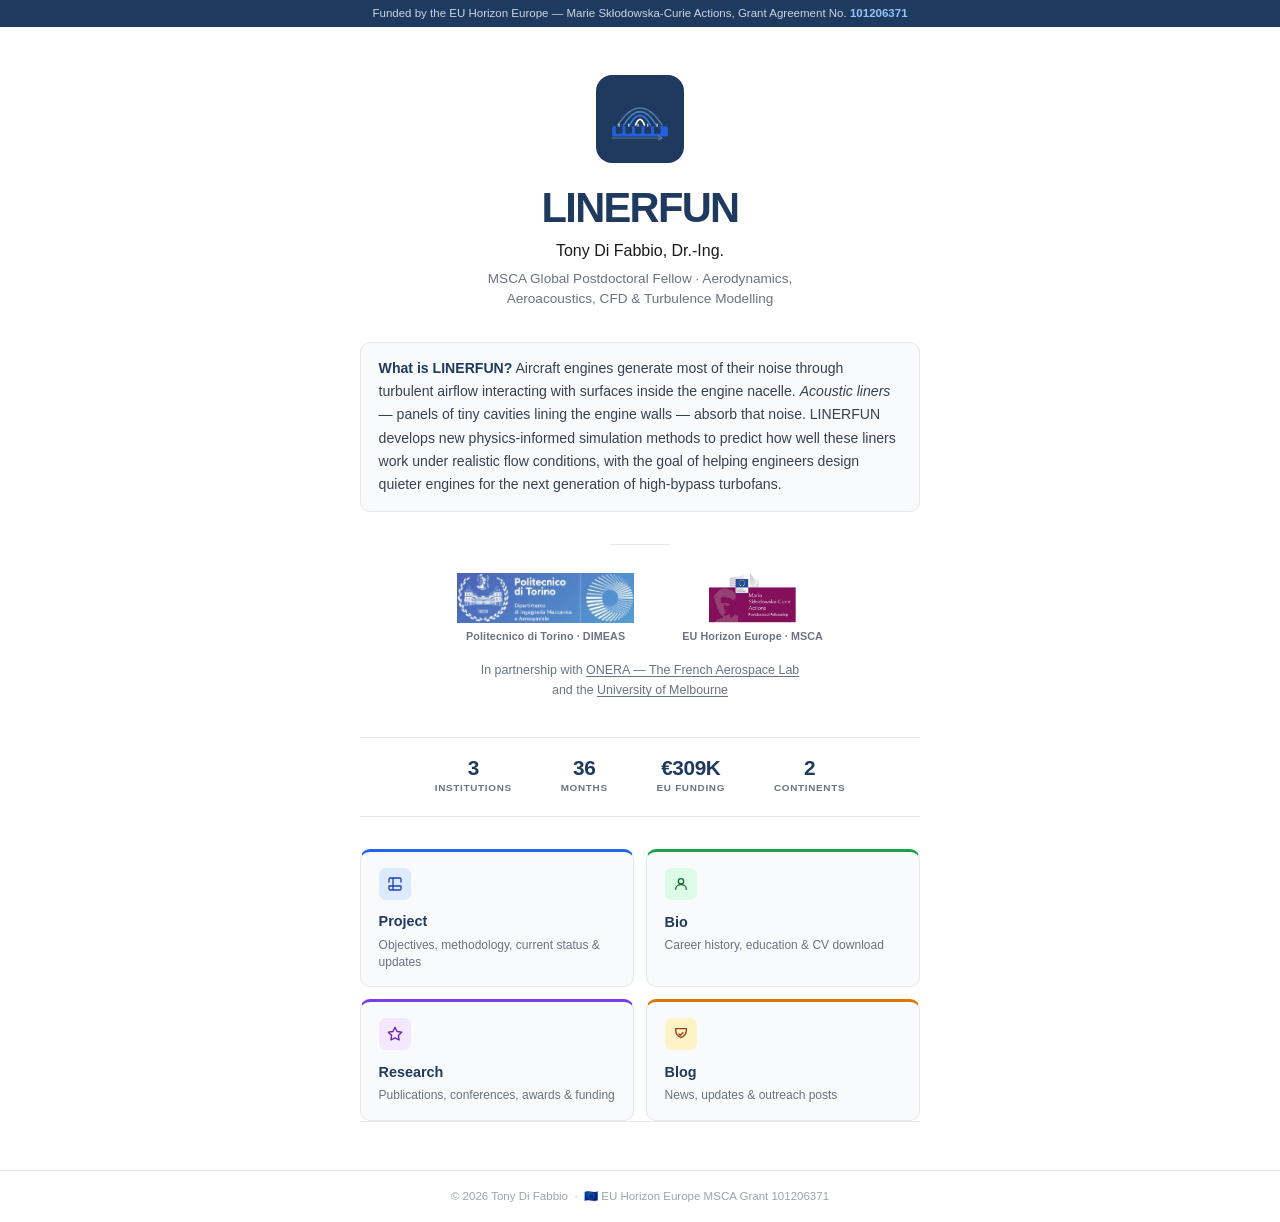
==== commit cd594047: "Add IRIS profile link, bibliography tooling, fix 3→2 continents copy Wire mybiblio/ as BibTeX source" ====
--- a/index.html
+++ b/index.html
@@ -53,6 +53,7 @@
           "https://scholar.google.com/citations?user=FGbgU2UAAAAJ",
           "https://www.linkedin.com/in/tony-di-fabbio/",
           "https://www.researchgate.net/profile/Tony-Di-Fabbio-3",
+          "https://www.polito.it/personale?p=tony.difabbio",
           "https://x.com/tdf_95",
           "https://www.youtube.com/@tonydifabbio2756"
         ]
@@ -206,7 +207,7 @@
         <span class="splash-stat-label">EU Funding</span>
       </div>
       <div class="splash-stat">
-        <span class="splash-stat-num">3</span>
+        <span class="splash-stat-num">2</span>
         <span class="splash-stat-label">Continents</span>
       </div>
     </div>
